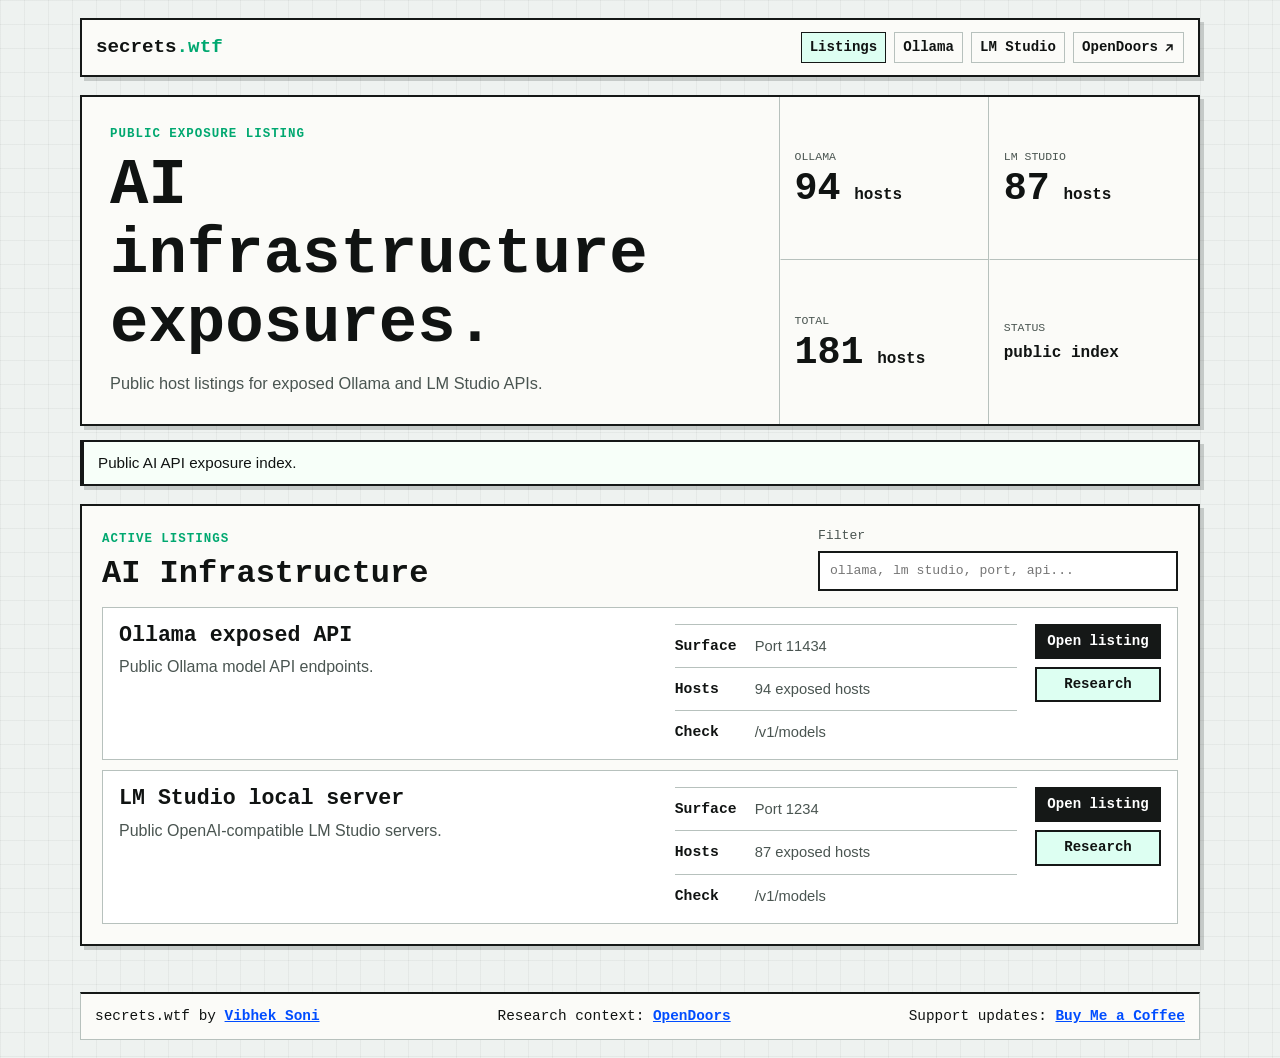
==== index.html @ 81ff3673 "Initial secrets.wtf static site" ====
<!doctype html>
<html lang="en">
<head>
    <meta charset="utf-8">
    <meta name="viewport" content="width=device-width, initial-scale=1">
    <title>secrets.wtf | Public Exposure Listings for AI Infrastructure</title>
    <meta name="title" content="secrets.wtf | Public Exposure Listings for AI Infrastructure">
    <meta name="description" content="secrets.wtf is a public exposure listing index for exposed Ollama and LM Studio AI infrastructure hosts.">
    <meta name="author" content="Vibhek Soni">
    <meta name="robots" content="index, follow, max-image-preview:large">
    <meta name="theme-color" content="#0b0f0f">
    <link rel="canonical" href="https://secrets.wtf/">
    <link rel="manifest" href="/site.webmanifest">
    <link rel="icon" href="/assets/favicon.svg" type="image/svg+xml">
    <link rel="image_src" href="https://secrets.wtf/assets/secrets-wtf-social.png">
    <link rel="me" href="https://vibheksoni.com/">
    <link rel="me" href="https://opendoors.wtf/">
    <link rel="me" href="https://github.com/vibheksoni">
    <link rel="me" href="https://x.com/ImVibhek">
    <link rel="me" href="https://buymeacoffee.com/vibheksoni">
    <meta property="og:type" content="website">
    <meta property="og:url" content="https://secrets.wtf/">
    <meta property="og:title" content="secrets.wtf | Public Exposure Listings">
    <meta property="og:description" content="Public exposure listings for exposed Ollama and LM Studio AI infrastructure hosts.">
    <meta property="og:image" content="https://secrets.wtf/assets/secrets-wtf-social.png">
    <meta property="og:image:width" content="1200">
    <meta property="og:image:height" content="630">
    <meta property="og:image:alt" content="secrets.wtf public exposure listings for AI infrastructure by Vibhek Soni">
    <meta property="og:site_name" content="secrets.wtf">
    <meta name="twitter:card" content="summary_large_image">
    <meta name="twitter:title" content="secrets.wtf | Public Exposure Listings">
    <meta name="twitter:description" content="Public exposure listings for exposed Ollama and LM Studio AI infrastructure hosts.">
    <meta name="twitter:image" content="https://secrets.wtf/assets/secrets-wtf-social.png">
    <meta name="twitter:image:alt" content="secrets.wtf public exposure listings for AI infrastructure by Vibhek Soni">
    <meta name="twitter:creator" content="@ImVibhek">
    <link rel="stylesheet" href="/styles/main.css">
    <script type="application/ld+json">
    {
        "@context": "https://schema.org",
        "@graph": [
            {
                "@type": "WebSite",
                "@id": "https://secrets.wtf/#website",
                "name": "secrets.wtf",
                "url": "https://secrets.wtf/",
                "description": "Public exposure listings for exposed Ollama and LM Studio hosts.",
                "creator": {
                    "@id": "https://vibheksoni.com/#vibhek-soni"
                },
                "publisher": {
                    "@id": "https://vibheksoni.com/#vibhek-soni"
                }
            },
            {
                "@type": "ItemList",
                "@id": "https://secrets.wtf/#ai-infra-listings",
                "name": "AI infrastructure exposure listings",
                "url": "https://secrets.wtf/#ai-infra",
                "numberOfItems": 2,
                "itemListElement": [
                    {
                        "@type": "ListItem",
                        "position": 1,
                        "url": "https://secrets.wtf/listings/ollama/",
                        "name": "Ollama exposed API"
                    },
                    {
                        "@type": "ListItem",
                        "position": 2,
                        "url": "https://secrets.wtf/listings/lm-studio/",
                        "name": "LM Studio local server"
                    }
                ]
            },
            {
                "@type": "Person",
                "@id": "https://vibheksoni.com/#vibhek-soni",
                "name": "Vibhek Soni",
                "alternateName": ["vibheksoni", "ImVibhek"],
                "url": "https://vibheksoni.com/",
                "sameAs": [
                    "https://github.com/vibheksoni",
                    "https://x.com/ImVibhek",
                    "https://opendoors.wtf/",
                    "https://buymeacoffee.com/vibheksoni"
                ],
                "knowsAbout": [
                    "AI infrastructure",
                    "Security research",
                    "Backend systems",
                    "Protocol analysis",
                    "Public exposure intelligence"
                ]
            }
        ]
    }
    </script>
</head>
<body>
    <header class="site-header">
        <a class="brand" href="/" aria-label="secrets.wtf home">
            <span class="brand-mark">secrets</span><span class="brand-dot">.wtf</span>
        </a>
        <nav aria-label="Primary" data-site-nav>
            <a href="/#ai-infra">Listings</a>
            <a href="/listings/ollama/">Ollama</a>
            <a href="/listings/lm-studio/">LM Studio</a>
            <a href="https://opendoors.wtf/" rel="me noopener" target="_blank">OpenDoors<svg class="external-icon" viewBox="0 0 16 16" aria-hidden="true" focusable="false"><path d="M5 3h8v8h-2V6.41l-6.3 6.3-1.4-1.42L9.59 5H5V3z"></path></svg></a>
        </nav>
    </header>

    <main>
        <section class="index-panel" aria-labelledby="hero-title">
            <div class="index-copy">
                <p class="eyebrow">public exposure listing</p>
                <h1 id="hero-title">AI infrastructure exposures.</h1>
                <p>
                    Public host listings for exposed Ollama and LM Studio APIs.
                </p>
            </div>
            <div class="index-stats" aria-label="Current index status">
                <div>
                    <span>Ollama</span>
                    <strong><span data-live-count="ollama">94</span> hosts</strong>
                </div>
                <div>
                    <span>LM Studio</span>
                    <strong><span data-live-count="lmstudio">87</span> hosts</strong>
                </div>
                <div>
                    <span>Total</span>
                    <strong><span data-live-count="total">181</span> hosts</strong>
                </div>
                <div>
                    <span>Status</span>
                    <strong>public index</strong>
                </div>
            </div>
        </section>

        <section class="notice" aria-label="Responsible use">
            Public AI API exposure index.
        </section>

        <section id="ai-infra" class="section compact-section">
            <div class="section-head">
                <div>
                    <p class="eyebrow">active listings</p>
                    <h2>AI Infrastructure</h2>
                </div>
                <label class="search-box">
                    <span>Filter</span>
                    <input id="listing-filter" type="search" placeholder="ollama, lm studio, port, api..." autocomplete="off">
                </label>
            </div>

            <div class="listing-table" id="listing-grid">
                <article class="listing-row" data-name="ollama" data-tags="ai-infra local-llm model-api port-11434 host-inventory">
                    <div class="row-main">
                        <h3>Ollama exposed API</h3>
                        <p>
                            Public Ollama model API endpoints.
                        </p>
                    </div>
                    <dl class="row-facts">
                        <div>
                            <dt>Surface</dt>
                            <dd>Port 11434</dd>
                        </div>
                        <div>
                            <dt>Hosts</dt>
                            <dd><span data-live-count="ollama">94</span> exposed hosts</dd>
                        </div>
                        <div>
                            <dt>Check</dt>
                            <dd>/v1/models</dd>
                        </div>
                    </dl>
                    <div class="row-actions">
                        <a class="button small" href="/listings/ollama/">Open listing</a>
                        <a class="button small secondary" href="https://opendoors.wtf/blog/ollama-api-security/">Research</a>
                    </div>
                </article>

                <article class="listing-row" data-name="lm studio" data-tags="ai-infra local-llm openai-compatible port-1234 host-inventory">
                    <div class="row-main">
                        <h3>LM Studio local server</h3>
                        <p>
                            Public OpenAI-compatible LM Studio servers.
                        </p>
                    </div>
                    <dl class="row-facts">
                        <div>
                            <dt>Surface</dt>
                            <dd>Port 1234</dd>
                        </div>
                        <div>
                            <dt>Hosts</dt>
                            <dd><span data-live-count="lmstudio">87</span> exposed hosts</dd>
                        </div>
                        <div>
                            <dt>Check</dt>
                            <dd>/v1/models</dd>
                        </div>
                    </dl>
                    <div class="row-actions">
                        <a class="button small" href="/listings/lm-studio/">Open listing</a>
                        <a class="button small secondary" href="https://opendoors.wtf/blog/lmstudio-api-security/">Research</a>
                    </div>
                </article>
            </div>
            <p class="empty-state" id="empty-state" hidden>No matching listings yet.</p>
        </section>
    </main>

    <footer>
        <span>secrets.wtf by <a href="https://vibheksoni.com/" rel="me">Vibhek Soni</a></span>
        <span>Research context: <a href="https://opendoors.wtf/" rel="me">OpenDoors</a></span>
        <span>Support updates: <a href="https://buymeacoffee.com/vibheksoni" rel="me noopener" target="_blank">Buy Me a Coffee</a></span>
    </footer>

    <script src="/js/site-nav.js"></script>
    <script src="/js/main.js"></script>
</body>
</html>
---- styles/main.css ----
:root {
    --bg: #eef2f0;
    --panel: #fbfbf8;
    --ink: #101312;
    --muted: #4a5551;
    --line: #151817;
    --soft-line: #b7c1bd;
    --accent: #00a870;
    --accent-soft: #ddfff2;
    --warn: #f7ff8f;
    --shadow: rgba(16, 19, 18, 0.18);
    --max: 1120px;
    --mono: "Consolas", "IBM Plex Mono", "Courier New", monospace;
    --sans: Arial, Helvetica, sans-serif;
}

* {
    box-sizing: border-box;
}

html {
    scroll-behavior: smooth;
}

body {
    margin: 0;
    min-height: 100vh;
    display: flex;
    flex-direction: column;
    color: var(--ink);
    background:
        linear-gradient(90deg, rgba(16, 19, 18, 0.045) 1px, transparent 1px),
        linear-gradient(rgba(16, 19, 18, 0.045) 1px, transparent 1px),
        var(--bg);
    background-size: 24px 24px;
    font-family: var(--sans);
    font-size: 16px;
    line-height: 1.5;
    overflow-x: hidden;
}

a {
    color: #004dff;
    font-weight: 700;
}

a:hover {
    color: var(--ink);
    background: var(--warn);
}

.site-header,
main,
footer {
    width: min(var(--max), calc(100vw - 28px));
    margin-inline: auto;
}

.site-header {
    display: flex;
    align-items: center;
    justify-content: space-between;
    gap: 18px;
    margin-top: 18px;
    padding: 12px 14px;
    background: var(--panel);
    border: 2px solid var(--line);
    box-shadow: 4px 4px 0 var(--shadow);
}

.brand {
    font-family: var(--mono);
    color: var(--ink);
    text-decoration: none;
    font-size: 1.2rem;
}

.brand-mark {
    font-weight: 800;
}

.brand-dot {
    color: var(--accent);
    font-weight: 800;
}

nav {
    display: flex;
    flex-wrap: wrap;
    justify-content: flex-end;
    gap: 8px;
}

nav a {
    display: inline-flex;
    align-items: center;
    gap: 5px;
    font-family: var(--mono);
    color: var(--ink);
    padding: 4px 8px;
    border: 1px solid var(--soft-line);
    text-decoration: none;
    font-size: 0.88rem;
}

.external-icon {
    width: 0.85em;
    height: 0.85em;
    fill: currentColor;
    flex: 0 0 auto;
}

nav a[aria-current="page"] {
    background: var(--accent-soft);
    border-color: var(--line);
}

main {
    flex: 1 0 auto;
    padding: 18px 0 28px;
}

.index-panel {
    display: grid;
    grid-template-columns: minmax(0, 1fr) minmax(280px, 0.6fr);
    gap: 0;
    margin-bottom: 14px;
    background: var(--panel);
    border: 2px solid var(--line);
    box-shadow: 4px 4px 0 var(--shadow);
}

.index-copy {
    padding: clamp(18px, 3vw, 28px);
    border-right: 1px solid var(--soft-line);
}

.index-copy h1 {
    max-width: 680px;
    font-family: var(--mono);
    font-size: clamp(2.2rem, 5vw, 4.2rem);
    letter-spacing: 0;
}

.index-copy p:last-child {
    max-width: 740px;
    margin: 12px 0 0;
    color: var(--muted);
    font-size: 1.02rem;
}

.index-stats {
    display: grid;
    grid-template-columns: repeat(2, minmax(0, 1fr));
}

.index-stats div {
    display: grid;
    align-content: center;
    min-height: 94px;
    padding: 14px;
    border-left: 1px solid transparent;
    border-bottom: 1px solid var(--soft-line);
}

.index-stats div:nth-last-child(-n + 2) {
    border-bottom: 0;
}

.index-stats div:nth-child(odd) {
    border-right: 1px solid var(--soft-line);
}

.index-stats span,
.detail-summary span {
    font-family: var(--mono);
    color: var(--muted);
    font-size: 0.72rem;
    text-transform: uppercase;
}

.index-stats strong,
.detail-summary strong {
    margin-top: 5px;
    font-family: var(--mono);
    font-size: 1rem;
}

.index-stats [data-live-count] {
    display: inline-block;
    margin-right: 4px;
    color: var(--ink);
    font-size: clamp(1.6rem, 3vw, 2.4rem);
    line-height: 1;
}

.hero {
    display: grid;
    grid-template-columns: minmax(0, 1fr) 320px;
    gap: 18px;
    align-items: stretch;
    margin-bottom: 18px;
}

.hero-copy,
.status-panel,
.notice,
.section {
    background: var(--panel);
    border: 2px solid var(--line);
    box-shadow: 4px 4px 0 var(--shadow);
}

.hero-copy {
    padding: clamp(22px, 4vw, 46px);
}

.eyebrow {
    margin: 0 0 8px;
    font-family: var(--mono);
    color: var(--accent);
    font-size: 0.78rem;
    font-weight: 800;
    letter-spacing: 0.08em;
    text-transform: uppercase;
}

h1,
h2,
h3 {
    margin: 0;
    max-width: 100%;
    line-height: 1.08;
    overflow-wrap: anywhere;
}

h1 {
    max-width: 780px;
    font-family: var(--mono);
    font-size: clamp(2.1rem, 5vw, 4.7rem);
    letter-spacing: 0;
}

h2 {
    font-family: var(--mono);
    font-size: clamp(1.5rem, 2.5vw, 2.2rem);
}

h3 {
    font-family: var(--mono);
    font-size: 1.35rem;
}

.lede {
    max-width: 760px;
    margin: 18px 0 0;
    color: var(--muted);
    font-size: 1.12rem;
}

.hero-actions {
    display: flex;
    flex-wrap: wrap;
    gap: 10px;
    margin-top: 24px;
}

.button {
    display: inline-flex;
    min-height: 40px;
    align-items: center;
    justify-content: center;
    padding: 8px 13px;
    color: #fff;
    background: var(--line);
    border: 2px solid var(--line);
    font-family: var(--mono);
    text-decoration: none;
}

.button.secondary {
    color: var(--ink);
    background: var(--accent-soft);
}

.button.small {
    min-height: 32px;
    padding: 5px 9px;
    font-size: 0.88rem;
}

.status-panel {
    display: grid;
    align-content: stretch;
}

.status-panel div {
    display: grid;
    gap: 4px;
    padding: 18px;
    border-bottom: 1px solid var(--soft-line);
}

.status-panel div:last-child {
    border-bottom: 0;
}

.status-label {
    font-family: var(--mono);
    color: var(--muted);
    font-size: 0.78rem;
    text-transform: uppercase;
}

.status-panel strong {
    font-family: var(--mono);
    font-size: 1.03rem;
}

.notice {
    margin-bottom: 18px;
    padding: 10px 14px;
    background: #f7fff9;
    border-left-width: 4px;
    font-size: 0.95rem;
}

.section {
    margin-bottom: 18px;
    padding: clamp(16px, 3vw, 26px);
}

.compact-section {
    padding: clamp(14px, 2.2vw, 20px);
}

.section-head {
    display: flex;
    justify-content: space-between;
    gap: 18px;
    align-items: end;
    margin-bottom: 16px;
}

.search-box {
    display: grid;
    gap: 5px;
    min-width: min(360px, 100%);
    font-family: var(--mono);
    font-size: 0.82rem;
    color: var(--muted);
}

.search-box input {
    width: 100%;
    min-height: 40px;
    padding: 8px 10px;
    border: 2px solid var(--line);
    background: #fff;
    color: var(--ink);
    font: inherit;
}

.listing-grid {
    display: grid;
    grid-template-columns: repeat(2, minmax(0, 1fr));
    gap: 14px;
}

.listing-table {
    display: grid;
    gap: 10px;
}

.listing-row {
    display: grid;
    grid-template-columns: minmax(0, 1.1fr) minmax(220px, 0.7fr) auto;
    gap: 18px;
    align-items: stretch;
    padding: 16px;
    border: 1px solid var(--soft-line);
    background: #fff;
}

.row-main h3 {
    font-size: 1.35rem;
}

.row-main p {
    margin: 8px 0 0;
    color: var(--muted);
}

.row-facts {
    align-content: start;
}

.row-facts div {
    grid-template-columns: 70px minmax(0, 1fr);
    gap: 10px;
}

.row-facts dt,
.row-facts dd {
    font-size: 0.92rem;
}

.row-actions {
    display: grid;
    align-content: start;
    gap: 8px;
    min-width: 126px;
}

.row-actions .button {
    width: 100%;
}

.listing-card {
    display: flex;
    flex-direction: column;
    gap: 14px;
    padding: 16px;
    border: 1px solid var(--soft-line);
    background: #fff;
}

.card-top {
    display: flex;
    flex-wrap: wrap;
    align-items: center;
    justify-content: space-between;
    gap: 8px;
    font-family: var(--mono);
}

.severity,
.card-code {
    display: inline-flex;
    align-items: center;
    min-height: 28px;
    padding: 3px 8px;
    border: 1px solid var(--line);
    font-size: 0.78rem;
}

.severity.high {
    background: var(--warn);
}

.card-code {
    background: #f4f6f5;
    color: var(--muted);
}

.listing-card p {
    margin: 0;
    color: var(--muted);
}

dl {
    display: grid;
    gap: 10px;
    margin: 0;
}

dl div {
    display: grid;
    grid-template-columns: 140px minmax(0, 1fr);
    gap: 12px;
    padding-top: 10px;
    border-top: 1px solid var(--soft-line);
}

dt {
    font-family: var(--mono);
    color: var(--ink);
    font-weight: 800;
}

dd {
    margin: 0;
    color: var(--muted);
}

.card-links {
    display: flex;
    flex-wrap: wrap;
    gap: 8px;
    margin-top: auto;
}

.card-links a {
    min-height: 34px;
    padding: 5px 9px;
    border: 1px solid var(--line);
    font-family: var(--mono);
    text-decoration: none;
}

.empty-state {
    margin: 18px 0 0;
    padding: 12px;
    border: 1px solid var(--soft-line);
    background: #fff;
    font-family: var(--mono);
}

.split {
    display: grid;
    grid-template-columns: minmax(0, 0.95fr) minmax(0, 1.05fr);
    gap: 18px;
}

.split p {
    margin-bottom: 0;
    color: var(--muted);
}

.listing-detail {
    display: grid;
    grid-template-columns: minmax(0, 1fr) minmax(280px, 0.45fr);
    gap: 0;
    margin-bottom: 14px;
    background: var(--panel);
    border: 2px solid var(--line);
    box-shadow: 4px 4px 0 var(--shadow);
}

.detail-title {
    padding: clamp(18px, 3vw, 28px);
    border-right: 1px solid var(--soft-line);
}

.detail-title h1 {
    max-width: 780px;
    font-family: var(--mono);
    font-size: clamp(2rem, 5vw, 3.8rem);
}

.detail-title p:last-child,
.section-copy {
    max-width: 760px;
    margin: 12px 0 0;
    color: var(--muted);
}

.detail-summary {
    display: grid;
    grid-template-columns: repeat(2, minmax(0, 1fr));
}

.detail-summary div {
    display: grid;
    align-content: center;
    min-height: 78px;
    padding: 12px;
    border-bottom: 1px solid var(--soft-line);
}

.detail-summary div:nth-last-child(-n + 2) {
    border-bottom: 0;
}

.detail-summary div:nth-child(odd) {
    border-right: 1px solid var(--soft-line);
}

.host-table {
    display: grid;
    margin-top: 14px;
    border: 1px solid var(--soft-line);
    background: #fff;
}

.table-controls {
    display: flex;
    flex-wrap: wrap;
    justify-content: space-between;
    gap: 12px;
    align-items: end;
    margin-top: 14px;
}

.host-actions {
    display: flex;
    flex-wrap: wrap;
    gap: 8px;
}

.contrib-panel {
    display: grid;
    gap: 10px;
    margin-top: 12px;
    padding: 12px;
    border: 1px solid var(--soft-line);
    background: #fff;
}

.contrib-panel summary {
    cursor: pointer;
    font-family: var(--mono);
    font-weight: 800;
}

.contrib-panel[open] summary {
    margin-bottom: 10px;
}

.host-add-form,
.state-actions {
    display: flex;
    flex-wrap: wrap;
    gap: 8px;
    align-items: end;
}

.host-add-form label {
    display: grid;
    gap: 5px;
    min-width: min(310px, 100%);
    flex: 1;
    font-family: var(--mono);
    font-size: 0.78rem;
    color: var(--muted);
}

.host-add-form input {
    width: 100%;
    min-height: 36px;
    padding: 7px 9px;
    border: 2px solid var(--line);
    color: var(--ink);
    background: #fff;
    font: inherit;
}

.state-actions {
    align-items: center;
}

.state-note {
    margin: 0;
    color: var(--muted);
    font-size: 0.9rem;
}

.import-button {
    cursor: pointer;
}

.import-button input {
    display: none;
}

.host-row {
    display: grid;
    grid-template-columns: minmax(240px, 1.1fr) minmax(260px, 1fr) minmax(130px, 0.5fr) 86px;
    gap: 10px;
    padding: 10px 12px;
    border-bottom: 1px solid var(--soft-line);
    font-family: var(--mono);
    font-size: 0.84rem;
}

.host-row > span {
    min-width: 0;
    overflow-wrap: anywhere;
}

.host-row:last-child {
    border-bottom: 0;
}

.host-head {
    color: var(--muted);
    background: #f4f6f5;
    font-size: 0.76rem;
    font-weight: 800;
    text-transform: uppercase;
}

.empty-host {
    color: var(--muted);
}

.host-endpoint {
    overflow-wrap: anywhere;
}

.host-endpoint em {
    display: block;
    margin-top: 2px;
    color: var(--muted);
    font-size: 0.74rem;
    font-style: normal;
}

.host-pagination {
    display: flex;
    flex-wrap: wrap;
    justify-content: flex-end;
    align-items: center;
    gap: 8px;
    margin-top: 10px;
    font-family: var(--mono);
}

.page-status {
    color: var(--muted);
    font-size: 0.86rem;
}

.host-status {
    color: var(--muted);
    font-weight: 800;
}

.host-check {
    display: flex;
    justify-content: flex-end;
}

.host-check .button {
    min-height: 28px;
}

.table-note {
    margin: 10px 0 0;
    color: var(--muted);
    font-size: 0.92rem;
}

.table-note code {
    font-family: var(--mono);
    color: var(--ink);
}

.detail-grid {
    grid-template-columns: repeat(2, minmax(0, 1fr));
}

.detail-grid article {
    padding: 14px;
    border: 1px solid var(--soft-line);
    background: #fff;
}

.plain-list {
    display: grid;
    gap: 8px;
    margin: 12px 0 0;
    padding-left: 20px;
    color: var(--muted);
}

footer {
    display: flex;
    flex-wrap: wrap;
    justify-content: space-between;
    gap: 10px;
    margin-top: auto;
    margin-bottom: 18px;
    padding: 12px 14px;
    background: var(--panel);
    border: 1px solid var(--soft-line);
    border-top: 2px solid var(--line);
    box-shadow: none;
    font-family: var(--mono);
    font-size: 0.9rem;
}

@media (max-width: 860px) {
    .site-header,
    .index-panel,
    .listing-detail,
    .hero,
    .split {
        grid-template-columns: 1fr;
    }

    .site-header,
    .section-head {
        align-items: start;
    }

    .site-header {
        flex-direction: column;
    }

    .index-copy,
    .detail-title {
        border-right: 0;
        border-bottom: 1px solid var(--soft-line);
    }

    .section-head {
        flex-direction: column;
        align-items: stretch;
    }

    .search-box {
        width: 100%;
        min-width: 0;
    }

    nav {
        justify-content: flex-start;
    }

    .listing-grid {
        grid-template-columns: 1fr;
    }

    .listing-row {
        grid-template-columns: 1fr;
    }

    .row-actions {
        grid-template-columns: repeat(2, minmax(0, 1fr));
    }

    .detail-grid {
        grid-template-columns: 1fr;
    }
}

@media (max-width: 520px) {
    body {
        font-size: 15px;
    }

    .site-header,
    main,
    footer {
        width: min(var(--max), calc(100vw - 24px));
    }

    .site-header {
        align-items: stretch;
    }

    nav {
        display: grid;
        grid-template-columns: repeat(2, minmax(0, 1fr));
        width: 100%;
        gap: 7px;
    }

    nav a {
        justify-content: center;
        min-height: 34px;
        padding-inline: 7px;
        text-align: center;
    }

    h1,
    .detail-title h1,
    .index-copy h1 {
        font-size: clamp(1.85rem, 9vw, 2.45rem);
    }

    dl div {
        grid-template-columns: 1fr;
        gap: 3px;
    }

    .index-stats,
    .detail-summary {
        grid-template-columns: 1fr;
    }

    .index-stats div,
    .detail-summary div {
        min-height: auto;
        border-right: 0 !important;
        border-bottom: 1px solid var(--soft-line) !important;
    }

    .index-stats div:last-child,
    .detail-summary div:last-child {
        border-bottom: 0 !important;
    }

    .host-row {
        grid-template-columns: 1fr;
        gap: 4px;
    }

    .host-row span {
        white-space: normal;
        word-break: break-word;
        overflow-wrap: anywhere;
    }

    .host-head {
        display: none;
    }

    .host-check {
        justify-content: flex-start;
    }

    .host-check .button {
        min-height: 36px;
    }

    .row-actions {
        grid-template-columns: 1fr;
    }

    footer {
        display: grid;
        gap: 8px;
    }
}
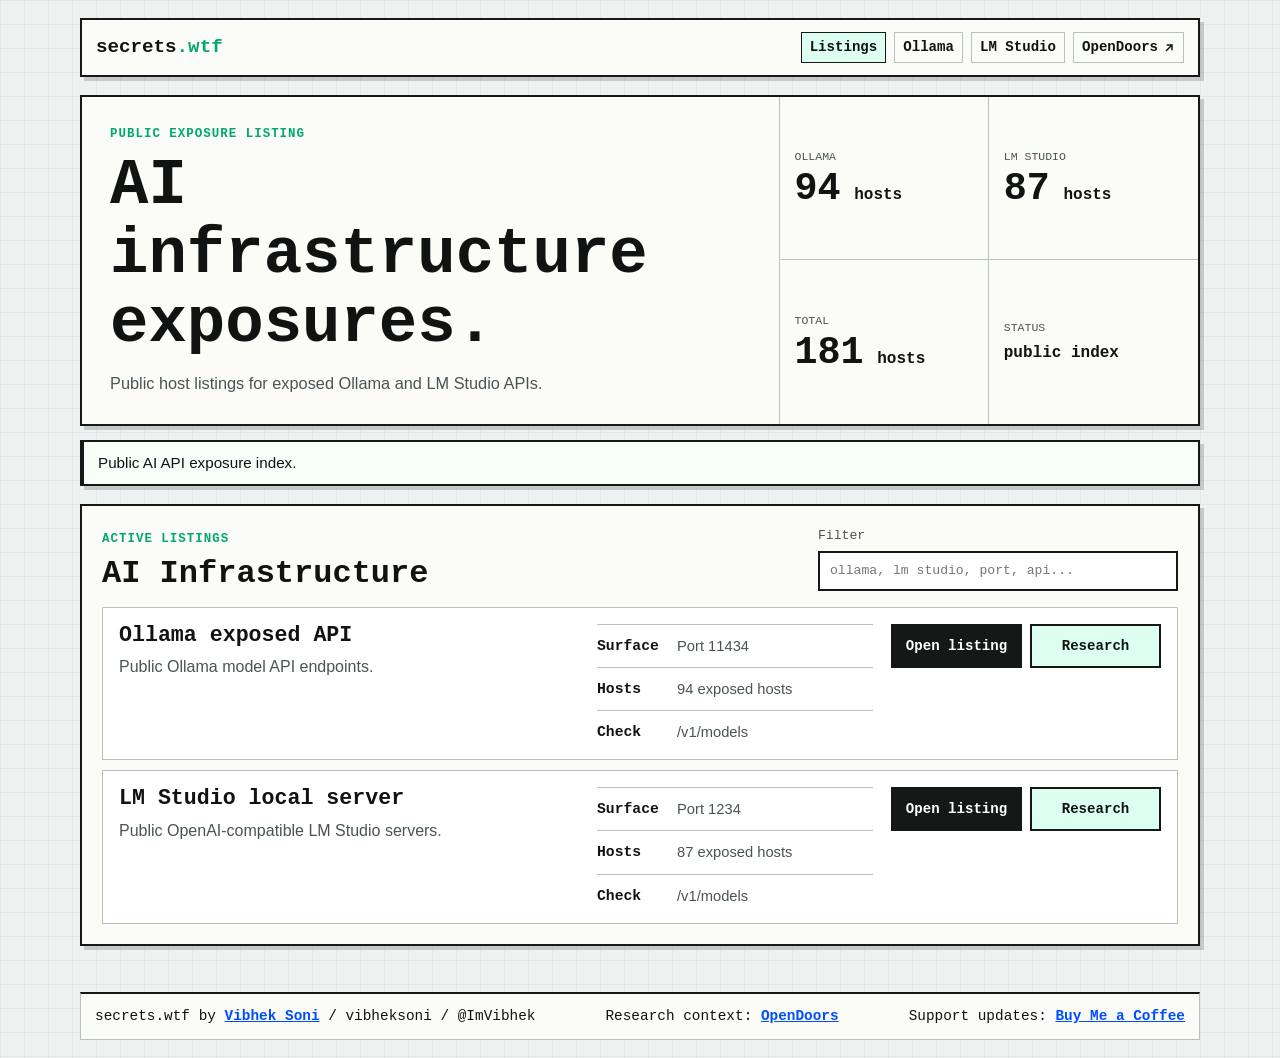
==== commit b1e9a3e6: "Maximize SEO metadata for exposure listings" ====
--- a/index.html
+++ b/index.html
@@ -3,13 +3,21 @@
 <head>
     <meta charset="utf-8">
     <meta name="viewport" content="width=device-width, initial-scale=1">
-    <title>secrets.wtf | Public Exposure Listings for AI Infrastructure</title>
-    <meta name="title" content="secrets.wtf | Public Exposure Listings for AI Infrastructure">
-    <meta name="description" content="secrets.wtf is a public exposure listing index for exposed Ollama and LM Studio AI infrastructure hosts.">
+    <title>secrets.wtf | AI Infrastructure Exposure Listings</title>
+    <meta name="title" content="secrets.wtf | AI Infrastructure Exposure Listings">
+    <meta name="description" content="secrets.wtf indexes public exposure listings for Ollama and LM Studio AI infrastructure, with host inventories and /v1/models checks.">
     <meta name="author" content="Vibhek Soni">
+    <meta name="creator" content="Vibhek Soni">
+    <meta name="publisher" content="Vibhek Soni">
     <meta name="robots" content="index, follow, max-image-preview:large">
+    <meta name="application-name" content="secrets.wtf">
+    <meta name="apple-mobile-web-app-title" content="secrets.wtf">
     <meta name="theme-color" content="#0b0f0f">
     <link rel="canonical" href="https://secrets.wtf/">
+    <link rel="alternate" hreflang="en" href="https://secrets.wtf/">
+    <link rel="alternate" hreflang="en-US" href="https://secrets.wtf/">
+    <link rel="alternate" hreflang="x-default" href="https://secrets.wtf/">
+    <link rel="author" href="https://vibheksoni.com/">
     <link rel="manifest" href="/site.webmanifest">
     <link rel="icon" href="/assets/favicon.svg" type="image/svg+xml">
     <link rel="image_src" href="https://secrets.wtf/assets/secrets-wtf-social.png">
@@ -17,22 +25,31 @@
     <link rel="me" href="https://opendoors.wtf/">
     <link rel="me" href="https://github.com/vibheksoni">
     <link rel="me" href="https://x.com/ImVibhek">
+    <link rel="me" href="https://www.linkedin.com/in/vibheksoni/">
+    <link rel="me" href="https://www.instagram.com/nyc.vibhek/">
+    <link rel="me" href="https://deepwiki.com/vibheksoni">
     <link rel="me" href="https://buymeacoffee.com/vibheksoni">
     <meta property="og:type" content="website">
     <meta property="og:url" content="https://secrets.wtf/">
-    <meta property="og:title" content="secrets.wtf | Public Exposure Listings">
-    <meta property="og:description" content="Public exposure listings for exposed Ollama and LM Studio AI infrastructure hosts.">
+    <meta property="og:title" content="secrets.wtf | AI Infrastructure Exposure Listings">
+    <meta property="og:description" content="Public exposure listings for Ollama and LM Studio AI infrastructure hosts, with host inventories and /v1/models checks.">
     <meta property="og:image" content="https://secrets.wtf/assets/secrets-wtf-social.png">
+    <meta property="og:image:secure_url" content="https://secrets.wtf/assets/secrets-wtf-social.png">
+    <meta property="og:image:type" content="image/png">
     <meta property="og:image:width" content="1200">
     <meta property="og:image:height" content="630">
     <meta property="og:image:alt" content="secrets.wtf public exposure listings for AI infrastructure by Vibhek Soni">
     <meta property="og:site_name" content="secrets.wtf">
+    <meta property="og:locale" content="en_US">
     <meta name="twitter:card" content="summary_large_image">
-    <meta name="twitter:title" content="secrets.wtf | Public Exposure Listings">
-    <meta name="twitter:description" content="Public exposure listings for exposed Ollama and LM Studio AI infrastructure hosts.">
+    <meta name="twitter:title" content="secrets.wtf | AI Infrastructure Exposure Listings">
+    <meta name="twitter:description" content="Public exposure listings for Ollama and LM Studio AI infrastructure hosts, with host inventories and /v1/models checks.">
     <meta name="twitter:image" content="https://secrets.wtf/assets/secrets-wtf-social.png">
     <meta name="twitter:image:alt" content="secrets.wtf public exposure listings for AI infrastructure by Vibhek Soni">
     <meta name="twitter:creator" content="@ImVibhek">
+    <meta name="twitter:site" content="@ImVibhek">
+    <meta name="twitter:url" content="https://secrets.wtf/">
+    <meta name="twitter:domain" content="secrets.wtf">
     <link rel="stylesheet" href="/styles/main.css">
     <script type="application/ld+json">
     {
@@ -43,13 +60,97 @@
                 "@id": "https://secrets.wtf/#website",
                 "name": "secrets.wtf",
                 "url": "https://secrets.wtf/",
-                "description": "Public exposure listings for exposed Ollama and LM Studio hosts.",
+                "description": "Public exposure listings for Ollama and LM Studio AI infrastructure hosts.",
+                "inLanguage": "en-US",
+                "image": "https://secrets.wtf/assets/secrets-wtf-social.png",
+                "dateModified": "2026-06-20",
+                "copyrightYear": "2026",
+                "copyrightHolder": {
+                    "@id": "https://vibheksoni.com/#vibhek-soni"
+                },
                 "creator": {
                     "@id": "https://vibheksoni.com/#vibhek-soni"
                 },
                 "publisher": {
                     "@id": "https://vibheksoni.com/#vibhek-soni"
                 }
+            },
+            {
+                "@type": ["WebPage", "CollectionPage"],
+                "@id": "https://secrets.wtf/#webpage",
+                "url": "https://secrets.wtf/",
+                "name": "secrets.wtf | AI Infrastructure Exposure Listings",
+                "description": "Public exposure listings for Ollama and LM Studio AI infrastructure hosts.",
+                "inLanguage": "en-US",
+                "dateModified": "2026-06-20",
+                "isAccessibleForFree": true,
+                "primaryImageOfPage": {
+                    "@type": "ImageObject",
+                    "url": "https://secrets.wtf/assets/secrets-wtf-social.png",
+                    "width": 1200,
+                    "height": 630,
+                    "caption": "secrets.wtf AI infrastructure exposure listings"
+                },
+                "isPartOf": {
+                    "@id": "https://secrets.wtf/#website"
+                },
+                "mainEntity": {
+                    "@id": "https://secrets.wtf/#catalog"
+                }
+            },
+            {
+                "@type": "DataCatalog",
+                "@id": "https://secrets.wtf/#catalog",
+                "name": "secrets.wtf AI infrastructure exposure listings",
+                "description": "Public exposure listings for Ollama and LM Studio AI infrastructure hosts.",
+                "url": "https://secrets.wtf/",
+                "inLanguage": "en-US",
+                "image": "https://secrets.wtf/assets/secrets-wtf-social.png",
+                "about": [
+                    {
+                        "@type": "Thing",
+                        "name": "AI infrastructure"
+                    },
+                    {
+                        "@type": "Thing",
+                        "name": "Ollama"
+                    },
+                    {
+                        "@type": "Thing",
+                        "name": "LM Studio"
+                    },
+                    {
+                        "@type": "Thing",
+                        "name": "OpenAI-compatible APIs"
+                    },
+                    {
+                        "@type": "Thing",
+                        "name": "Public API exposure"
+                    }
+                ],
+                "keywords": [
+                    "AI infrastructure exposure",
+                    "Ollama exposed API",
+                    "LM Studio server exposure",
+                    "OpenAI-compatible API",
+                    "public exposure intelligence"
+                ],
+                "creator": {
+                    "@id": "https://vibheksoni.com/#vibhek-soni"
+                },
+                "publisher": {
+                    "@id": "https://vibheksoni.com/#vibhek-soni"
+                },
+                "dateModified": "2026-06-20",
+                "isAccessibleForFree": true,
+                "dataset": [
+                    {
+                        "@id": "https://secrets.wtf/listings/ollama/#dataset"
+                    },
+                    {
+                        "@id": "https://secrets.wtf/listings/lm-studio/#dataset"
+                    }
+                ]
             },
             {
                 "@type": "ItemList",
@@ -76,20 +177,43 @@
                 "@type": "Person",
                 "@id": "https://vibheksoni.com/#vibhek-soni",
                 "name": "Vibhek Soni",
-                "alternateName": ["vibheksoni", "ImVibhek"],
+                "alternateName": ["vibheksoni", "VibhekSoni", "ImVibhek"],
                 "url": "https://vibheksoni.com/",
+                "image": "https://vibheksoni.com/vibhek-soni-profile.jpg",
+                "description": "Vibhek Soni, also known as vibheksoni and ImVibhek, is a New York backend systems builder focused on AI infrastructure, security research, browser automation, protocol analysis, MCP tooling, Python, Rust, and Go.",
+                "mainEntityOfPage": {
+                    "@id": "https://vibheksoni.com/#profile"
+                },
+                "hasOccupation": {
+                    "@type": "Occupation",
+                    "name": "Backend Systems Builder",
+                    "description": "Backend systems, AI infrastructure, developer tooling, and security research."
+                },
+                "workLocation": {
+                    "@type": "Place",
+                    "name": "New York, NY"
+                },
                 "sameAs": [
+                    "https://vibheksoni.com/",
                     "https://github.com/vibheksoni",
                     "https://x.com/ImVibhek",
+                    "https://www.linkedin.com/in/vibheksoni/",
+                    "https://www.instagram.com/nyc.vibhek/",
                     "https://opendoors.wtf/",
+                    "https://deepwiki.com/vibheksoni",
                     "https://buymeacoffee.com/vibheksoni"
                 ],
                 "knowsAbout": [
                     "AI infrastructure",
                     "Security research",
                     "Backend systems",
+                    "Browser automation",
                     "Protocol analysis",
-                    "Public exposure intelligence"
+                    "MCP tooling",
+                    "Public exposure intelligence",
+                    "Python",
+                    "Rust",
+                    "Go"
                 ]
             }
         ]
@@ -214,7 +338,7 @@
     </main>
 
     <footer>
-        <span>secrets.wtf by <a href="https://vibheksoni.com/" rel="me">Vibhek Soni</a></span>
+        <span>secrets.wtf by <a href="https://vibheksoni.com/" rel="me author">Vibhek Soni</a> / vibheksoni / @ImVibhek</span>
         <span>Research context: <a href="https://opendoors.wtf/" rel="me">OpenDoors</a></span>
         <span>Support updates: <a href="https://buymeacoffee.com/vibheksoni" rel="me noopener" target="_blank">Buy Me a Coffee</a></span>
     </footer>
--- a/styles/main.css
+++ b/styles/main.css
@@ -374,7 +374,7 @@
 
 .listing-row {
     display: grid;
-    grid-template-columns: minmax(0, 1.1fr) minmax(220px, 0.7fr) auto;
+    grid-template-columns: minmax(0, 1fr) minmax(260px, 0.6fr) minmax(270px, 0.45fr);
     gap: 18px;
     align-items: stretch;
     padding: 16px;
@@ -407,13 +407,15 @@
 
 .row-actions {
     display: grid;
+    grid-template-columns: repeat(2, minmax(0, 1fr));
     align-content: start;
     gap: 8px;
-    min-width: 126px;
+    min-width: 0;
 }
 
 .row-actions .button {
     width: 100%;
+    min-height: 44px;
 }
 
 .listing-card {
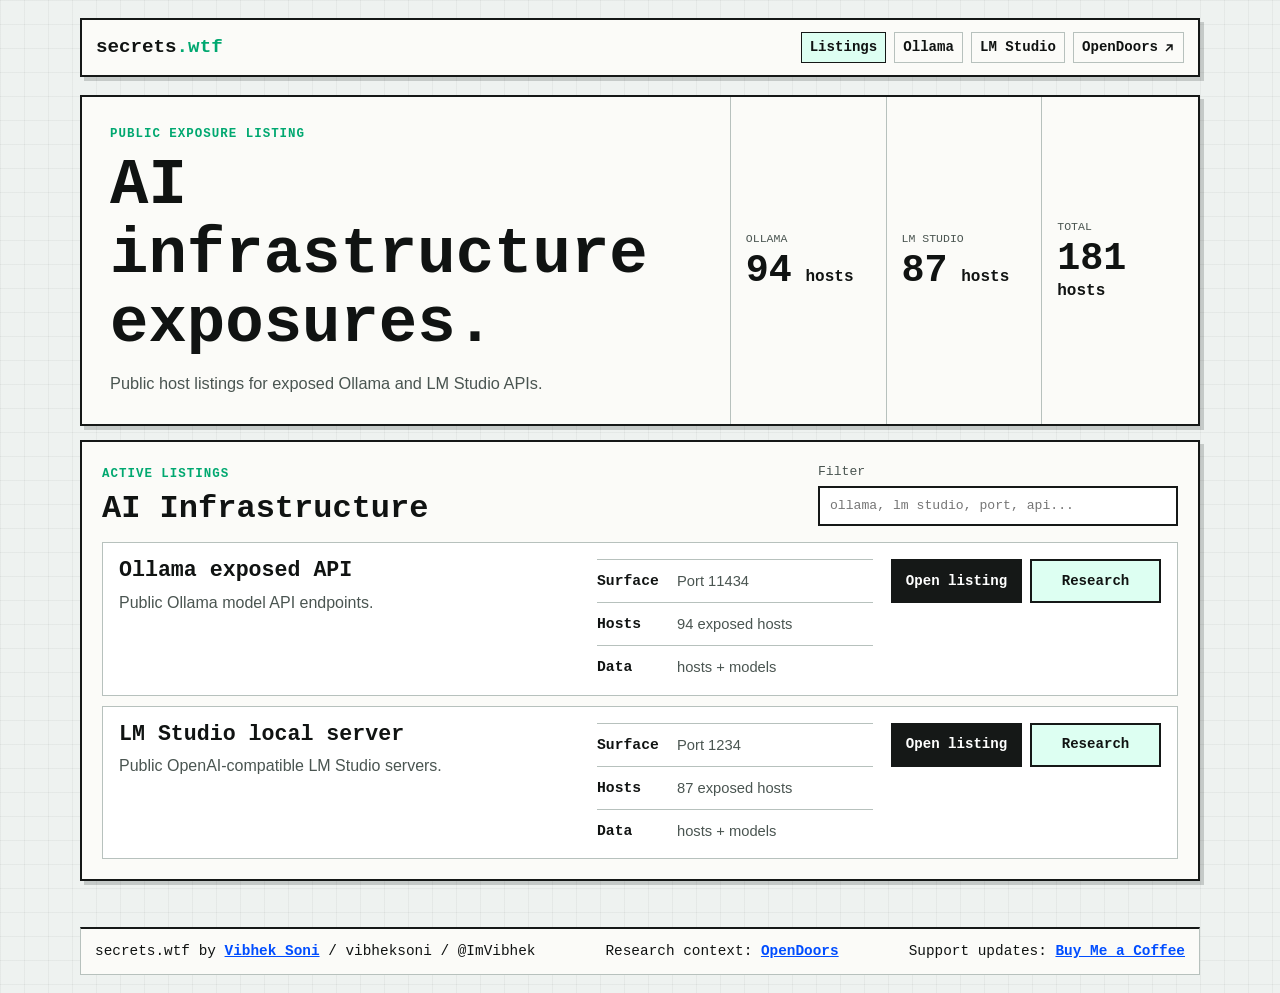
==== commit 8d20cef4: "Remove client-side host checks" ====
--- a/index.html
+++ b/index.html
@@ -5,7 +5,7 @@
     <meta name="viewport" content="width=device-width, initial-scale=1">
     <title>secrets.wtf | AI Infrastructure Exposure Listings</title>
     <meta name="title" content="secrets.wtf | AI Infrastructure Exposure Listings">
-    <meta name="description" content="secrets.wtf indexes public exposure listings for Ollama and LM Studio AI infrastructure, with host inventories and /v1/models checks.">
+    <meta name="description" content="secrets.wtf indexes public exposure listings for Ollama and LM Studio AI infrastructure, with host inventories and model observations.">
     <meta name="author" content="Vibhek Soni">
     <meta name="creator" content="Vibhek Soni">
     <meta name="publisher" content="Vibhek Soni">
@@ -32,7 +32,7 @@
     <meta property="og:type" content="website">
     <meta property="og:url" content="https://secrets.wtf/">
     <meta property="og:title" content="secrets.wtf | AI Infrastructure Exposure Listings">
-    <meta property="og:description" content="Public exposure listings for Ollama and LM Studio AI infrastructure hosts, with host inventories and /v1/models checks.">
+    <meta property="og:description" content="Public exposure listings for Ollama and LM Studio AI infrastructure hosts, with host inventories and model observations.">
     <meta property="og:image" content="https://secrets.wtf/assets/secrets-wtf-social.png">
     <meta property="og:image:secure_url" content="https://secrets.wtf/assets/secrets-wtf-social.png">
     <meta property="og:image:type" content="image/png">
@@ -43,7 +43,7 @@
     <meta property="og:locale" content="en_US">
     <meta name="twitter:card" content="summary_large_image">
     <meta name="twitter:title" content="secrets.wtf | AI Infrastructure Exposure Listings">
-    <meta name="twitter:description" content="Public exposure listings for Ollama and LM Studio AI infrastructure hosts, with host inventories and /v1/models checks.">
+    <meta name="twitter:description" content="Public exposure listings for Ollama and LM Studio AI infrastructure hosts, with host inventories and model observations.">
     <meta name="twitter:image" content="https://secrets.wtf/assets/secrets-wtf-social.png">
     <meta name="twitter:image:alt" content="secrets.wtf public exposure listings for AI infrastructure by Vibhek Soni">
     <meta name="twitter:creator" content="@ImVibhek">
@@ -255,15 +255,7 @@
                     <span>Total</span>
                     <strong><span data-live-count="total">181</span> hosts</strong>
                 </div>
-                <div>
-                    <span>Status</span>
-                    <strong>public index</strong>
-                </div>
             </div>
-        </section>
-
-        <section class="notice" aria-label="Responsible use">
-            Public AI API exposure index.
         </section>
 
         <section id="ai-infra" class="section compact-section">
@@ -296,8 +288,8 @@
                             <dd><span data-live-count="ollama">94</span> exposed hosts</dd>
                         </div>
                         <div>
-                            <dt>Check</dt>
-                            <dd>/v1/models</dd>
+                            <dt>Data</dt>
+                            <dd>hosts + models</dd>
                         </div>
                     </dl>
                     <div class="row-actions">
@@ -323,8 +315,8 @@
                             <dd><span data-live-count="lmstudio">87</span> exposed hosts</dd>
                         </div>
                         <div>
-                            <dt>Check</dt>
-                            <dd>/v1/models</dd>
+                            <dt>Data</dt>
+                            <dd>hosts + models</dd>
                         </div>
                     </dl>
                     <div class="row-actions">
--- a/styles/main.css
+++ b/styles/main.css
@@ -122,7 +122,7 @@
 
 .index-panel {
     display: grid;
-    grid-template-columns: minmax(0, 1fr) minmax(280px, 0.6fr);
+    grid-template-columns: minmax(0, 1fr) minmax(420px, 0.72fr);
     gap: 0;
     margin-bottom: 14px;
     background: var(--panel);
@@ -151,7 +151,7 @@
 
 .index-stats {
     display: grid;
-    grid-template-columns: repeat(2, minmax(0, 1fr));
+    grid-template-columns: repeat(3, minmax(0, 1fr));
 }
 
 .index-stats div {
@@ -163,11 +163,11 @@
     border-bottom: 1px solid var(--soft-line);
 }
 
-.index-stats div:nth-last-child(-n + 2) {
+.index-stats div:nth-last-child(-n + 3) {
     border-bottom: 0;
 }
 
-.index-stats div:nth-child(odd) {
+.index-stats div:not(:last-child) {
     border-right: 1px solid var(--soft-line);
 }
 
@@ -584,12 +584,6 @@
     margin-top: 14px;
 }
 
-.host-actions {
-    display: flex;
-    flex-wrap: wrap;
-    gap: 8px;
-}
-
 .contrib-panel {
     display: grid;
     gap: 10px;
@@ -657,8 +651,10 @@
 
 .host-row {
     display: grid;
-    grid-template-columns: minmax(240px, 1.1fr) minmax(260px, 1fr) minmax(130px, 0.5fr) 86px;
+    grid-template-columns: minmax(260px, 1.1fr) minmax(220px, 1fr) minmax(110px, 0.38fr);
     gap: 10px;
+    align-items: center;
+    min-height: 58px;
     padding: 10px 12px;
     border-bottom: 1px solid var(--soft-line);
     font-family: var(--mono);
@@ -696,6 +692,50 @@
     color: var(--muted);
     font-size: 0.74rem;
     font-style: normal;
+}
+
+.models-cell {
+    align-self: stretch;
+    display: grid;
+    align-items: center;
+}
+
+.models-count {
+    color: var(--muted);
+    font-weight: 800;
+}
+
+.models-details {
+    min-width: 0;
+}
+
+.models-details summary {
+    cursor: pointer;
+    color: var(--ink);
+    font-weight: 800;
+}
+
+.models-details summary:hover {
+    color: #004dff;
+}
+
+.model-list {
+    display: flex;
+    flex-wrap: wrap;
+    gap: 6px;
+    margin-top: 8px;
+}
+
+.model-list span,
+.model-list em {
+    min-height: 24px;
+    padding: 3px 6px;
+    background: #f4f6f5;
+    border: 1px solid var(--soft-line);
+    color: var(--ink);
+    font-size: 0.78rem;
+    font-style: normal;
+    overflow-wrap: anywhere;
 }
 
 .host-pagination {
@@ -716,15 +756,6 @@
 .host-status {
     color: var(--muted);
     font-weight: 800;
-}
-
-.host-check {
-    display: flex;
-    justify-content: flex-end;
-}
-
-.host-check .button {
-    min-height: 28px;
 }
 
 .table-note {
@@ -899,14 +930,6 @@
         display: none;
     }
 
-    .host-check {
-        justify-content: flex-start;
-    }
-
-    .host-check .button {
-        min-height: 36px;
-    }
-
     .row-actions {
         grid-template-columns: 1fr;
     }
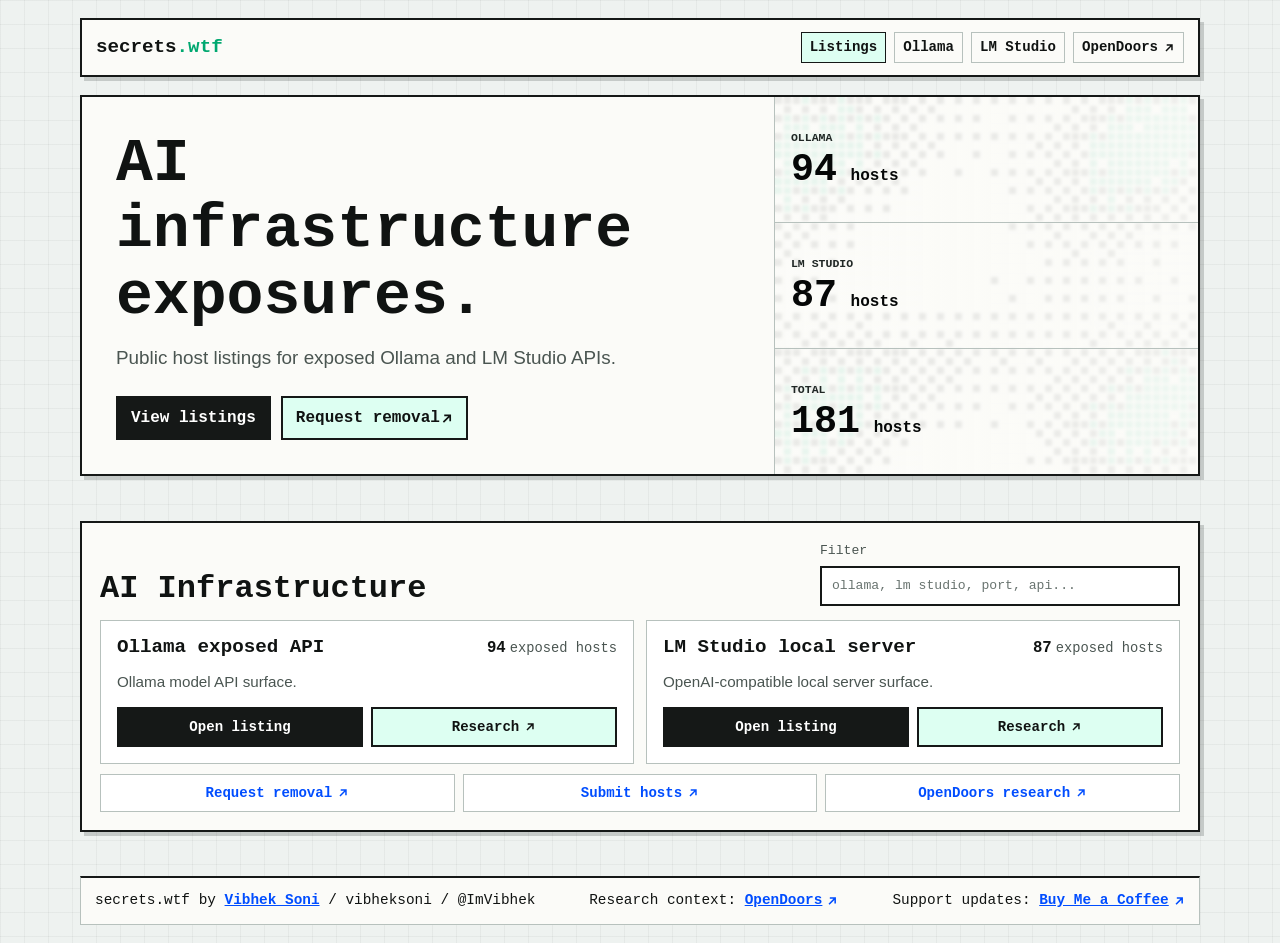
==== commit 5c74d0f8: "Polish exposure listing UI" ====
--- a/index.html
+++ b/index.html
@@ -234,34 +234,52 @@
     </header>
 
     <main>
-        <section class="index-panel" aria-labelledby="hero-title">
-            <div class="index-copy">
-                <p class="eyebrow">public exposure listing</p>
+        <section class="index-hero" aria-labelledby="hero-title">
+            <div class="hero-cta">
                 <h1 id="hero-title">AI infrastructure exposures.</h1>
                 <p>
                     Public host listings for exposed Ollama and LM Studio APIs.
                 </p>
-            </div>
-            <div class="index-stats" aria-label="Current index status">
-                <div>
-                    <span>Ollama</span>
-                    <strong><span data-live-count="ollama">94</span> hosts</strong>
+                <div class="hero-actions">
+                    <a class="button" href="#ai-infra">View listings</a>
+                    <a class="button secondary" href="https://github.com/vibheksoni/secrets-wtf/issues/new/choose" rel="noopener" target="_blank">Request removal<svg class="external-icon" viewBox="0 0 16 16" aria-hidden="true" focusable="false"><path d="M5 3h8v8h-2V6.41l-6.3 6.3-1.4-1.42L9.59 5H5V3z"></path></svg></a>
                 </div>
-                <div>
-                    <span>LM Studio</span>
-                    <strong><span data-live-count="lmstudio">87</span> hosts</strong>
+            </div>
+            <div class="hero-visual" aria-label="Current exposure index totals">
+                <canvas
+                    class="dither-canvas"
+                    data-dither-canvas
+                    data-cell-size="9"
+                    data-min-speed="0.0009"
+                    data-max-speed="0.0032"
+                    data-noise="0.28"
+                    data-active-noise="0.48"
+                    data-pointer-influence="0.62"
+                    data-scroll-influence="0.28"
+                    data-accent="#00a870"
+                    data-ink="#101312"
+                    data-bg="#fbfbf8"
+                    aria-hidden="true"></canvas>
+                <div class="index-stats">
+                    <div>
+                        <span>Ollama</span>
+                        <strong><span data-live-count="ollama">94</span> hosts</strong>
+                    </div>
+                    <div>
+                        <span>LM Studio</span>
+                        <strong><span data-live-count="lmstudio">87</span> hosts</strong>
+                    </div>
+                    <div>
+                        <span>Total</span>
+                        <strong><span data-live-count="total">181</span> hosts</strong>
+                    </div>
                 </div>
-                <div>
-                    <span>Total</span>
-                    <strong><span data-live-count="total">181</span> hosts</strong>
-                </div>
             </div>
         </section>
 
-        <section id="ai-infra" class="section compact-section">
+        <section id="ai-infra" class="section compact-section index-workbench">
             <div class="section-head">
                 <div>
-                    <p class="eyebrow">active listings</p>
                     <h2>AI Infrastructure</h2>
                 </div>
                 <label class="search-box">
@@ -273,57 +291,36 @@
             <div class="listing-table" id="listing-grid">
                 <article class="listing-row" data-name="ollama" data-tags="ai-infra local-llm model-api port-11434 host-inventory">
                     <div class="row-main">
-                        <h3>Ollama exposed API</h3>
-                        <p>
-                            Public Ollama model API endpoints.
-                        </p>
-                    </div>
-                    <dl class="row-facts">
-                        <div>
-                            <dt>Surface</dt>
-                            <dd>Port 11434</dd>
+                        <div class="row-title">
+                            <h3>Ollama exposed API</h3>
+                            <span><strong data-live-count="ollama">94</strong> exposed hosts</span>
                         </div>
-                        <div>
-                            <dt>Hosts</dt>
-                            <dd><span data-live-count="ollama">94</span> exposed hosts</dd>
-                        </div>
-                        <div>
-                            <dt>Data</dt>
-                            <dd>hosts + models</dd>
-                        </div>
-                    </dl>
+                        <p>Ollama model API surface.</p>
+                    </div>
                     <div class="row-actions">
                         <a class="button small" href="/listings/ollama/">Open listing</a>
-                        <a class="button small secondary" href="https://opendoors.wtf/blog/ollama-api-security/">Research</a>
+                        <a class="button small secondary" href="https://opendoors.wtf/blog/ollama-api-security/" rel="me noopener" target="_blank">Research<svg class="external-icon" viewBox="0 0 16 16" aria-hidden="true" focusable="false"><path d="M5 3h8v8h-2V6.41l-6.3 6.3-1.4-1.42L9.59 5H5V3z"></path></svg></a>
                     </div>
                 </article>
 
                 <article class="listing-row" data-name="lm studio" data-tags="ai-infra local-llm openai-compatible port-1234 host-inventory">
                     <div class="row-main">
-                        <h3>LM Studio local server</h3>
-                        <p>
-                            Public OpenAI-compatible LM Studio servers.
-                        </p>
-                    </div>
-                    <dl class="row-facts">
-                        <div>
-                            <dt>Surface</dt>
-                            <dd>Port 1234</dd>
+                        <div class="row-title">
+                            <h3>LM Studio local server</h3>
+                            <span><strong data-live-count="lmstudio">87</strong> exposed hosts</span>
                         </div>
-                        <div>
-                            <dt>Hosts</dt>
-                            <dd><span data-live-count="lmstudio">87</span> exposed hosts</dd>
-                        </div>
-                        <div>
-                            <dt>Data</dt>
-                            <dd>hosts + models</dd>
-                        </div>
-                    </dl>
+                        <p>OpenAI-compatible local server surface.</p>
+                    </div>
                     <div class="row-actions">
                         <a class="button small" href="/listings/lm-studio/">Open listing</a>
-                        <a class="button small secondary" href="https://opendoors.wtf/blog/lmstudio-api-security/">Research</a>
+                        <a class="button small secondary" href="https://opendoors.wtf/blog/lmstudio-api-security/" rel="me noopener" target="_blank">Research<svg class="external-icon" viewBox="0 0 16 16" aria-hidden="true" focusable="false"><path d="M5 3h8v8h-2V6.41l-6.3 6.3-1.4-1.42L9.59 5H5V3z"></path></svg></a>
                     </div>
                 </article>
+            </div>
+            <div class="listing-actions" aria-label="Contribute or request cleanup">
+                <a href="https://github.com/vibheksoni/secrets-wtf/issues/new/choose" rel="noopener" target="_blank">Request removal<svg class="external-icon" viewBox="0 0 16 16" aria-hidden="true" focusable="false"><path d="M5 3h8v8h-2V6.41l-6.3 6.3-1.4-1.42L9.59 5H5V3z"></path></svg></a>
+                <a href="https://github.com/vibheksoni/secrets-wtf/pulls" rel="noopener" target="_blank">Submit hosts<svg class="external-icon" viewBox="0 0 16 16" aria-hidden="true" focusable="false"><path d="M5 3h8v8h-2V6.41l-6.3 6.3-1.4-1.42L9.59 5H5V3z"></path></svg></a>
+                <a href="https://opendoors.wtf/" rel="me noopener" target="_blank">OpenDoors research<svg class="external-icon" viewBox="0 0 16 16" aria-hidden="true" focusable="false"><path d="M5 3h8v8h-2V6.41l-6.3 6.3-1.4-1.42L9.59 5H5V3z"></path></svg></a>
             </div>
             <p class="empty-state" id="empty-state" hidden>No matching listings yet.</p>
         </section>
@@ -331,8 +328,8 @@
 
     <footer>
         <span>secrets.wtf by <a href="https://vibheksoni.com/" rel="me author">Vibhek Soni</a> / vibheksoni / @ImVibhek</span>
-        <span>Research context: <a href="https://opendoors.wtf/" rel="me">OpenDoors</a></span>
-        <span>Support updates: <a href="https://buymeacoffee.com/vibheksoni" rel="me noopener" target="_blank">Buy Me a Coffee</a></span>
+        <span>Research context: <a href="https://opendoors.wtf/" rel="me noopener" target="_blank">OpenDoors<svg class="external-icon" viewBox="0 0 16 16" aria-hidden="true" focusable="false"><path d="M5 3h8v8h-2V6.41l-6.3 6.3-1.4-1.42L9.59 5H5V3z"></path></svg></a></span>
+        <span>Support updates: <a href="https://buymeacoffee.com/vibheksoni" rel="me noopener" target="_blank">Buy Me a Coffee<svg class="external-icon" viewBox="0 0 16 16" aria-hidden="true" focusable="false"><path d="M5 3h8v8h-2V6.41l-6.3 6.3-1.4-1.42L9.59 5H5V3z"></path></svg></a></span>
     </footer>
 
     <script src="/js/site-nav.js"></script>
--- a/styles/main.css
+++ b/styles/main.css
@@ -9,7 +9,16 @@
     --accent-soft: #ddfff2;
     --warn: #f7ff8f;
     --shadow: rgba(16, 19, 18, 0.18);
-    --max: 1120px;
+    --surface: #f4f6f5;
+    --page-max: 1120px;
+    --content-max: 100%;
+    --page-gutter: clamp(12px, 2vw, 28px);
+    --panel-gap: clamp(12px, 2vw, 18px);
+    --section-gap: clamp(18px, 5vh, 54px);
+    --panel-pad: clamp(14px, 2vw, 18px);
+    --hero-pad: clamp(20px, 3.2vw, 34px);
+    --shadow-offset: 4px;
+    --motion-fast: 120ms;
     --mono: "Consolas", "IBM Plex Mono", "Courier New", monospace;
     --sans: Arial, Helvetica, sans-serif;
 }
@@ -49,10 +58,18 @@
     background: var(--warn);
 }
 
+a:focus-visible,
+button:focus-visible,
+input:focus-visible,
+summary:focus-visible {
+    outline: 3px solid var(--accent);
+    outline-offset: 2px;
+}
+
 .site-header,
 main,
 footer {
-    width: min(var(--max), calc(100vw - 28px));
+    width: min(var(--page-max), calc(100vw - var(--page-gutter)));
     margin-inline: auto;
 }
 
@@ -60,12 +77,12 @@
     display: flex;
     align-items: center;
     justify-content: space-between;
-    gap: 18px;
-    margin-top: 18px;
+    gap: var(--panel-gap);
+    margin-top: var(--panel-gap);
     padding: 12px 14px;
     background: var(--panel);
     border: 2px solid var(--line);
-    box-shadow: 4px 4px 0 var(--shadow);
+    box-shadow: var(--shadow-offset) var(--shadow-offset) 0 var(--shadow);
 }
 
 .brand {
@@ -101,6 +118,17 @@
     border: 1px solid var(--soft-line);
     text-decoration: none;
     font-size: 0.88rem;
+    transition: background-color var(--motion-fast) ease, transform var(--motion-fast) ease;
+}
+
+nav a:hover,
+nav a:focus-visible {
+    background: var(--accent-soft);
+}
+
+nav a:active,
+.button:active {
+    transform: translate(1px, 1px);
 }
 
 .external-icon {
@@ -108,6 +136,7 @@
     height: 0.85em;
     fill: currentColor;
     flex: 0 0 auto;
+    vertical-align: -0.08em;
 }
 
 nav a[aria-current="page"] {
@@ -117,65 +146,98 @@
 
 main {
     flex: 1 0 auto;
-    padding: 18px 0 28px;
-}
-
-.index-panel {
-    display: grid;
-    grid-template-columns: minmax(0, 1fr) minmax(420px, 0.72fr);
+    padding: var(--panel-gap) 0 var(--page-gutter);
+}
+
+.index-hero {
+    display: grid;
+    grid-template-columns: minmax(0, 0.95fr) minmax(360px, 0.58fr);
     gap: 0;
-    margin-bottom: 14px;
+    min-height: clamp(230px, 29vw, 330px);
+    margin-bottom: var(--section-gap);
     background: var(--panel);
     border: 2px solid var(--line);
-    box-shadow: 4px 4px 0 var(--shadow);
-}
-
-.index-copy {
-    padding: clamp(18px, 3vw, 28px);
+    box-shadow: var(--shadow-offset) var(--shadow-offset) 0 var(--shadow);
+}
+
+.hero-cta {
+    display: grid;
+    align-content: center;
+    padding: var(--hero-pad);
     border-right: 1px solid var(--soft-line);
 }
 
-.index-copy h1 {
-    max-width: 680px;
-    font-family: var(--mono);
-    font-size: clamp(2.2rem, 5vw, 4.2rem);
+.hero-cta h1 {
+    max-width: 620px;
+    font-family: var(--mono);
+    font-size: clamp(2.2rem, 4.8vw, 3.9rem);
     letter-spacing: 0;
 }
 
-.index-copy p:last-child {
-    max-width: 740px;
-    margin: 12px 0 0;
-    color: var(--muted);
-    font-size: 1.02rem;
+.hero-cta p {
+    max-width: 620px;
+    margin: 14px 0 0;
+    color: var(--muted);
+    font-size: clamp(1rem, 1.5vw, 1.18rem);
+}
+
+.hero-visual {
+    position: relative;
+    display: grid;
+    min-height: 100%;
+    overflow: hidden;
+    background: #fff;
+    isolation: isolate;
+}
+
+.dither-canvas {
+    position: absolute;
+    inset: 0;
+    z-index: -1;
+    width: 100%;
+    height: 100%;
+    background: var(--panel);
+}
+
+.hero-visual::after {
+    content: "";
+    position: absolute;
+    inset: 0;
+    z-index: -1;
+    background:
+        linear-gradient(90deg, rgba(251, 251, 248, 0.2), rgba(251, 251, 248, 0.74)),
+        repeating-linear-gradient(0deg, rgba(16, 19, 18, 0.05) 0 1px, transparent 1px 10px);
+    pointer-events: none;
 }
 
 .index-stats {
     display: grid;
-    grid-template-columns: repeat(3, minmax(0, 1fr));
+    grid-template-columns: 1fr;
+    grid-template-rows: repeat(3, minmax(0, 1fr));
+    min-height: 100%;
+    background: rgba(251, 251, 248, 0.68);
+    backdrop-filter: blur(1.5px);
 }
 
 .index-stats div {
     display: grid;
     align-content: center;
-    min-height: 94px;
-    padding: 14px;
-    border-left: 1px solid transparent;
+    min-height: 0;
+    padding: 14px 16px;
     border-bottom: 1px solid var(--soft-line);
-}
-
-.index-stats div:nth-last-child(-n + 3) {
+    background: linear-gradient(90deg, rgba(251, 251, 248, 0.72), rgba(251, 251, 248, 0.42));
+}
+
+.index-stats div:last-child {
     border-bottom: 0;
-}
-
-.index-stats div:not(:last-child) {
-    border-right: 1px solid var(--soft-line);
 }
 
 .index-stats span,
 .detail-summary span {
     font-family: var(--mono);
-    color: var(--muted);
+    color: #202725;
     font-size: 0.72rem;
+    font-weight: 800;
     text-transform: uppercase;
 }
 
@@ -189,17 +251,22 @@
 .index-stats [data-live-count] {
     display: inline-block;
     margin-right: 4px;
-    color: var(--ink);
-    font-size: clamp(1.6rem, 3vw, 2.4rem);
+    color: #050707;
+    font-size: clamp(1.65rem, 3vw, 2.45rem);
     line-height: 1;
 }
 
+.index-stats strong {
+    color: #050707;
+    text-shadow: 0 1px 0 rgba(251, 251, 248, 0.75);
+}
+
 .hero {
     display: grid;
     grid-template-columns: minmax(0, 1fr) 320px;
-    gap: 18px;
+    gap: var(--panel-gap);
     align-items: stretch;
-    margin-bottom: 18px;
+    margin-bottom: var(--panel-gap);
 }
 
 .hero-copy,
@@ -208,7 +275,7 @@
 .section {
     background: var(--panel);
     border: 2px solid var(--line);
-    box-shadow: 4px 4px 0 var(--shadow);
+    box-shadow: var(--shadow-offset) var(--shadow-offset) 0 var(--shadow);
 }
 
 .hero-copy {
@@ -276,6 +343,7 @@
     border: 2px solid var(--line);
     font-family: var(--mono);
     text-decoration: none;
+    transition: background-color var(--motion-fast) ease, transform var(--motion-fast) ease, box-shadow var(--motion-fast) ease;
 }
 
 .button.secondary {
@@ -318,7 +386,7 @@
 }
 
 .notice {
-    margin-bottom: 18px;
+    margin-bottom: var(--panel-gap);
     padding: 10px 14px;
     background: #f7fff9;
     border-left-width: 4px;
@@ -326,20 +394,25 @@
 }
 
 .section {
-    margin-bottom: 18px;
+    margin-bottom: var(--panel-gap);
     padding: clamp(16px, 3vw, 26px);
 }
 
 .compact-section {
-    padding: clamp(14px, 2.2vw, 20px);
+    padding: var(--panel-pad);
+}
+
+.index-workbench {
+    width: var(--content-max);
+    margin: 0 auto var(--panel-gap);
 }
 
 .section-head {
     display: flex;
     justify-content: space-between;
-    gap: 18px;
+    gap: var(--panel-gap);
     align-items: end;
-    margin-bottom: 16px;
+    margin-bottom: 14px;
 }
 
 .search-box {
@@ -361,6 +434,10 @@
     font: inherit;
 }
 
+.search-box input::placeholder {
+    color: #68736f;
+}
+
 .listing-grid {
     display: grid;
     grid-template-columns: repeat(2, minmax(0, 1fr));
@@ -369,53 +446,109 @@
 
 .listing-table {
     display: grid;
-    gap: 10px;
+    grid-template-columns: repeat(2, minmax(0, 1fr));
+    gap: 12px;
+    width: var(--content-max);
 }
 
 .listing-row {
-    display: grid;
-    grid-template-columns: minmax(0, 1fr) minmax(260px, 0.6fr) minmax(270px, 0.45fr);
-    gap: 18px;
-    align-items: stretch;
+    display: flex;
+    flex-direction: column;
+    gap: 14px;
+    min-height: 136px;
     padding: 16px;
     border: 1px solid var(--soft-line);
     background: #fff;
-}
-
-.row-main h3 {
-    font-size: 1.35rem;
-}
-
-.row-main p {
-    margin: 8px 0 0;
-    color: var(--muted);
-}
-
-.row-facts {
-    align-content: start;
-}
-
-.row-facts div {
-    grid-template-columns: 70px minmax(0, 1fr);
+    transition: background-color var(--motion-fast) ease, border-color var(--motion-fast) ease;
+}
+
+.listing-row:hover {
+    background: #fafffc;
+    border-color: var(--line);
+}
+
+.row-main {
+    display: grid;
     gap: 10px;
-}
-
-.row-facts dt,
-.row-facts dd {
-    font-size: 0.92rem;
-}
-
-.row-actions {
-    display: grid;
-    grid-template-columns: repeat(2, minmax(0, 1fr));
-    align-content: start;
+    min-width: 0;
+}
+
+.row-title {
+    display: flex;
+    flex-wrap: wrap;
+    align-items: start;
+    justify-content: space-between;
     gap: 8px;
     min-width: 0;
 }
 
+.row-main h3 {
+    font-size: 1.2rem;
+}
+
+.row-title span {
+    display: inline-flex;
+    align-items: baseline;
+    gap: 4px;
+    font-family: var(--mono);
+    color: var(--muted);
+    font-size: 0.86rem;
+    white-space: nowrap;
+}
+
+.row-title strong {
+    color: var(--ink);
+    font-size: 0.98rem;
+}
+
+.row-main p {
+    margin: 0;
+    color: var(--muted);
+    font-size: 0.95rem;
+}
+
+.row-actions {
+    display: grid;
+    grid-template-columns: repeat(2, minmax(0, 1fr));
+    align-content: end;
+    gap: 8px;
+    min-width: 0;
+    margin-top: auto;
+}
+
 .row-actions .button {
     width: 100%;
-    min-height: 44px;
+    min-height: 40px;
+    gap: 5px;
+}
+
+.listing-actions {
+    display: grid;
+    grid-template-columns: repeat(3, minmax(0, 1fr));
+    gap: 8px;
+    width: var(--content-max);
+    margin: 10px auto 0;
+}
+
+.listing-actions a {
+    display: inline-flex;
+    align-items: center;
+    justify-content: center;
+    gap: 5px;
+    min-height: 38px;
+    padding: 7px 9px;
+    border: 1px solid var(--soft-line);
+    background: #fff;
+    font-family: var(--mono);
+    font-size: 0.88rem;
+    text-align: center;
+    text-decoration: none;
+}
+
+.listing-actions a:hover,
+.listing-actions a:focus-visible {
+    border-color: var(--line);
+    background: var(--accent-soft);
 }
 
 .listing-card {
@@ -451,7 +584,7 @@
 }
 
 .card-code {
-    background: #f4f6f5;
+    background: var(--surface);
     color: var(--muted);
 }
 
@@ -526,7 +659,7 @@
     margin-bottom: 14px;
     background: var(--panel);
     border: 2px solid var(--line);
-    box-shadow: 4px 4px 0 var(--shadow);
+    box-shadow: var(--shadow-offset) var(--shadow-offset) 0 var(--shadow);
 }
 
 .detail-title {
@@ -549,7 +682,7 @@
 
 .detail-summary {
     display: grid;
-    grid-template-columns: repeat(2, minmax(0, 1fr));
+    grid-template-columns: repeat(3, minmax(0, 1fr));
 }
 
 .detail-summary div {
@@ -557,15 +690,12 @@
     align-content: center;
     min-height: 78px;
     padding: 12px;
-    border-bottom: 1px solid var(--soft-line);
-}
-
-.detail-summary div:nth-last-child(-n + 2) {
-    border-bottom: 0;
-}
-
-.detail-summary div:nth-child(odd) {
     border-right: 1px solid var(--soft-line);
+    background: rgba(255, 255, 255, 0.38);
+}
+
+.detail-summary div:last-child {
+    border-right: 0;
 }
 
 .host-table {
@@ -576,82 +706,15 @@
 }
 
 .table-controls {
-    display: flex;
-    flex-wrap: wrap;
-    justify-content: space-between;
+    display: grid;
+    grid-template-columns: minmax(260px, 420px);
     gap: 12px;
-    align-items: end;
     margin-top: 14px;
 }
 
-.contrib-panel {
-    display: grid;
-    gap: 10px;
-    margin-top: 12px;
-    padding: 12px;
-    border: 1px solid var(--soft-line);
-    background: #fff;
-}
-
-.contrib-panel summary {
-    cursor: pointer;
-    font-family: var(--mono);
-    font-weight: 800;
-}
-
-.contrib-panel[open] summary {
-    margin-bottom: 10px;
-}
-
-.host-add-form,
-.state-actions {
-    display: flex;
-    flex-wrap: wrap;
-    gap: 8px;
-    align-items: end;
-}
-
-.host-add-form label {
-    display: grid;
-    gap: 5px;
-    min-width: min(310px, 100%);
-    flex: 1;
-    font-family: var(--mono);
-    font-size: 0.78rem;
-    color: var(--muted);
-}
-
-.host-add-form input {
-    width: 100%;
-    min-height: 36px;
-    padding: 7px 9px;
-    border: 2px solid var(--line);
-    color: var(--ink);
-    background: #fff;
-    font: inherit;
-}
-
-.state-actions {
-    align-items: center;
-}
-
-.state-note {
-    margin: 0;
-    color: var(--muted);
-    font-size: 0.9rem;
-}
-
-.import-button {
-    cursor: pointer;
-}
-
-.import-button input {
-    display: none;
-}
-
 .host-row {
     display: grid;
-    grid-template-columns: minmax(260px, 1.1fr) minmax(220px, 1fr) minmax(110px, 0.38fr);
+    grid-template-columns: 20px minmax(260px, 1.1fr) minmax(220px, 1fr) minmax(110px, 0.38fr);
     gap: 10px;
     align-items: center;
     min-height: 58px;
@@ -661,18 +724,52 @@
     font-size: 0.84rem;
 }
 
+.host-data-row {
+    border-bottom: 1px solid var(--soft-line);
+}
+
+.host-data-row:last-child {
+    border-bottom: 0;
+}
+
+.host-data-row > summary {
+    list-style: none;
+    cursor: pointer;
+}
+
+.host-data-row > summary::-webkit-details-marker {
+    display: none;
+}
+
+.host-data-row > summary::before {
+    content: "+";
+    color: var(--accent);
+    font-weight: 800;
+}
+
+.host-data-row[open] > summary::before {
+    content: "-";
+}
+
+.host-data-row:hover > summary,
+.host-data-row[open] > summary {
+    background: #fafffc;
+}
+
 .host-row > span {
     min-width: 0;
     overflow-wrap: anywhere;
 }
 
-.host-row:last-child {
-    border-bottom: 0;
+.host-row > span {
+    min-width: 0;
+    overflow-wrap: anywhere;
 }
 
 .host-head {
-    color: var(--muted);
-    background: #f4f6f5;
+    grid-template-columns: minmax(260px, 1.1fr) minmax(220px, 1fr) minmax(110px, 0.38fr);
+    color: var(--muted);
+    background: var(--surface);
     font-size: 0.76rem;
     font-weight: 800;
     text-transform: uppercase;
@@ -700,23 +797,9 @@
     align-items: center;
 }
 
-.models-count {
-    color: var(--muted);
-    font-weight: 800;
-}
-
-.models-details {
-    min-width: 0;
-}
-
-.models-details summary {
-    cursor: pointer;
-    color: var(--ink);
-    font-weight: 800;
-}
-
-.models-details summary:hover {
-    color: #004dff;
+.host-row-detail {
+    padding: 0 12px 12px 42px;
+    background: #fafffc;
 }
 
 .model-list {
@@ -724,13 +807,20 @@
     flex-wrap: wrap;
     gap: 6px;
     margin-top: 8px;
+}
+
+.models-empty {
+    display: block;
+    color: var(--muted);
+    font-family: var(--mono);
+    font-size: 0.84rem;
 }
 
 .model-list span,
 .model-list em {
     min-height: 24px;
     padding: 3px 6px;
-    background: #f4f6f5;
+    background: var(--surface);
     border: 1px solid var(--soft-line);
     color: var(--ink);
     font-size: 0.78rem;
@@ -748,6 +838,10 @@
     font-family: var(--mono);
 }
 
+.host-pagination .button {
+    min-width: 64px;
+}
+
 .page-status {
     color: var(--muted);
     font-size: 0.86rem;
@@ -793,7 +887,7 @@
     justify-content: space-between;
     gap: 10px;
     margin-top: auto;
-    margin-bottom: 18px;
+    margin-bottom: var(--panel-gap);
     padding: 12px 14px;
     background: var(--panel);
     border: 1px solid var(--soft-line);
@@ -803,9 +897,15 @@
     font-size: 0.9rem;
 }
 
+footer a {
+    display: inline-flex;
+    align-items: center;
+    gap: 4px;
+}
+
 @media (max-width: 860px) {
     .site-header,
-    .index-panel,
+    .index-hero,
     .listing-detail,
     .hero,
     .split {
@@ -821,12 +921,36 @@
         flex-direction: column;
     }
 
-    .index-copy,
+    .hero-cta,
     .detail-title {
         border-right: 0;
         border-bottom: 1px solid var(--soft-line);
     }
 
+    .index-hero {
+        min-height: 0;
+        margin-bottom: var(--panel-gap);
+    }
+
+    .hero-visual {
+        min-height: 210px;
+    }
+
+    .index-stats {
+        grid-template-columns: repeat(3, minmax(0, 1fr));
+        min-height: auto;
+    }
+
+    .index-stats div {
+        min-height: 86px;
+        border-right: 1px solid var(--soft-line);
+        border-bottom: 0;
+    }
+
+    .index-stats div:last-child {
+        border-right: 0;
+    }
+
     .section-head {
         flex-direction: column;
         align-items: stretch;
@@ -845,8 +969,13 @@
         grid-template-columns: 1fr;
     }
 
+    .listing-table,
+    .listing-actions {
+        grid-template-columns: 1fr;
+    }
+
     .listing-row {
-        grid-template-columns: 1fr;
+        min-height: 0;
     }
 
     .row-actions {
@@ -866,7 +995,7 @@
     .site-header,
     main,
     footer {
-        width: min(var(--max), calc(100vw - 24px));
+        width: min(var(--page-max), calc(100vw - var(--page-gutter)));
     }
 
     .site-header {
@@ -889,7 +1018,7 @@
 
     h1,
     .detail-title h1,
-    .index-copy h1 {
+    .hero-cta h1 {
         font-size: clamp(1.85rem, 9vw, 2.45rem);
     }
 
@@ -930,6 +1059,43 @@
         display: none;
     }
 
+    .host-data-row > .host-row {
+        grid-template-columns: 20px 1fr;
+    }
+
+    .host-data-row > summary::before {
+        grid-column: 1;
+        grid-row: 1 / span 3;
+    }
+
+    .host-row-detail {
+        padding: 0 12px 12px 42px;
+    }
+
+    .host-data-row > .host-row > span {
+        display: grid;
+        gap: 3px;
+    }
+
+    .host-data-row > .host-row > span::before {
+        color: var(--muted);
+        font-size: 0.72rem;
+        font-weight: 800;
+        text-transform: uppercase;
+    }
+
+    .host-data-row > .host-row > span:nth-child(1)::before {
+        content: "Host";
+    }
+
+    .host-data-row > .host-row > span:nth-child(2)::before {
+        content: "Models";
+    }
+
+    .host-data-row > .host-row > span:nth-child(3)::before {
+        content: "State";
+    }
+
     .row-actions {
         grid-template-columns: 1fr;
     }
